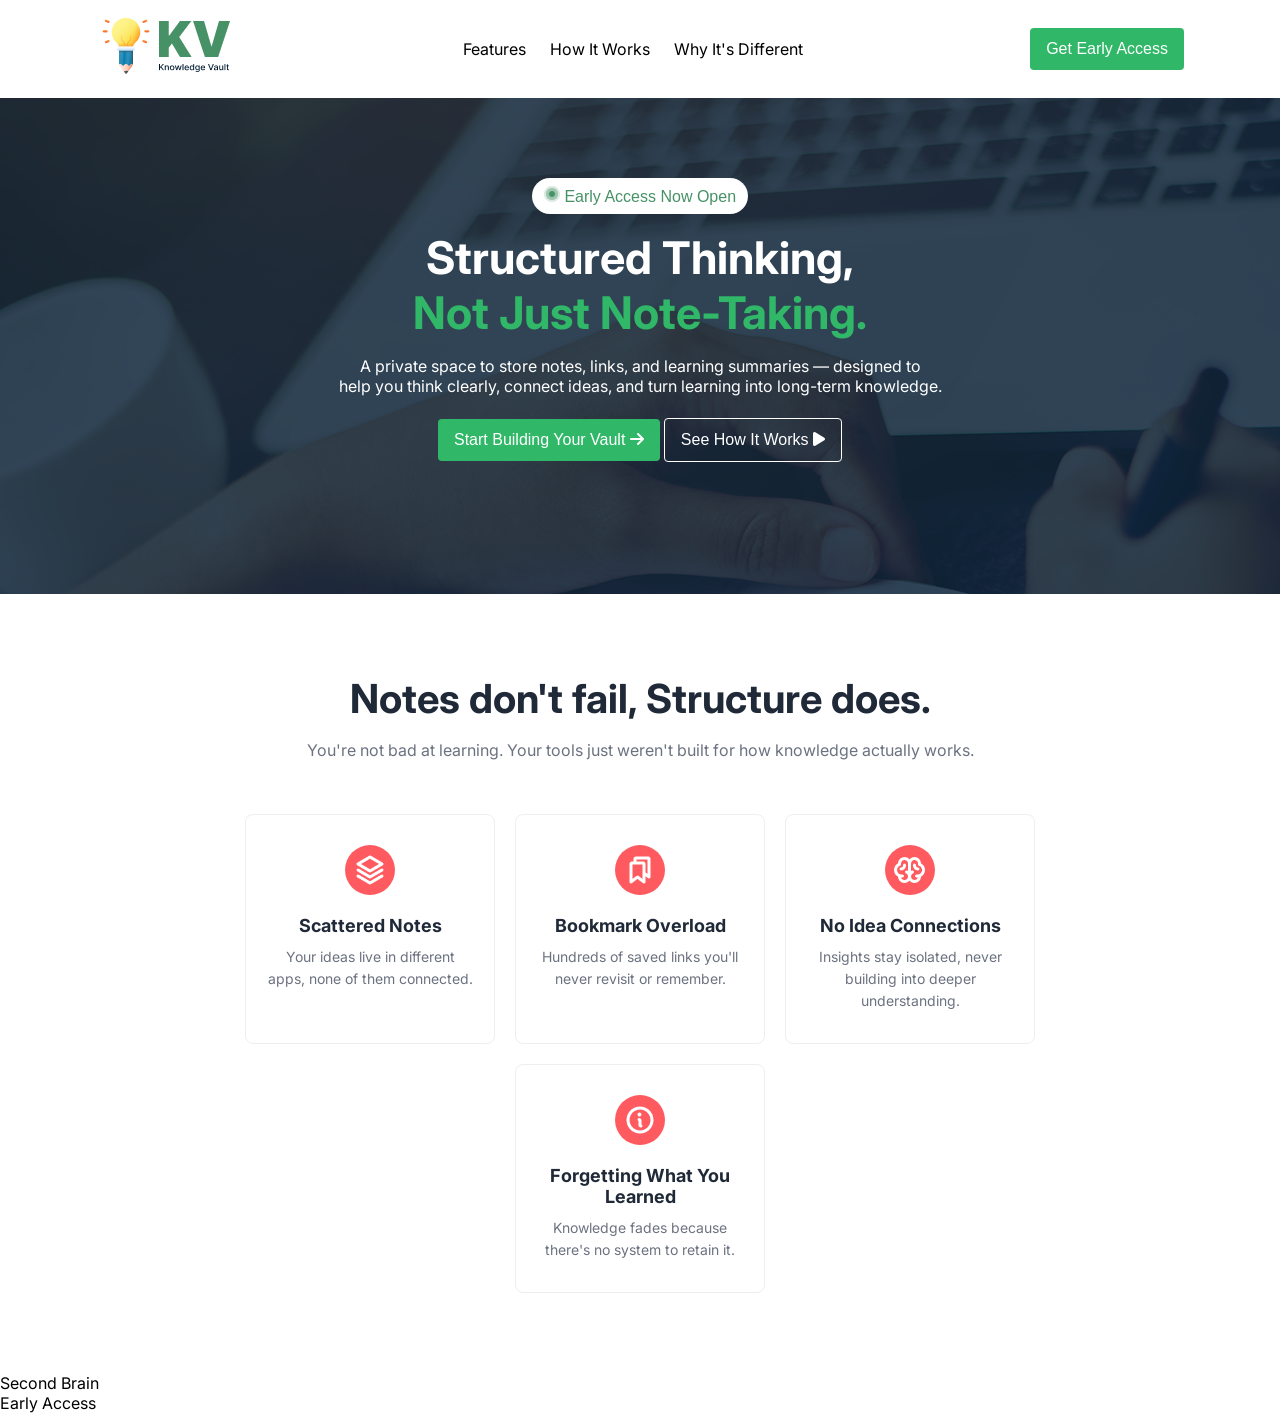
==== PhAssignment1/KnowledgeVault/index.html @ 15bbb5cb "banner and notes section added" ====
<!DOCTYPE html>
<html lang="en">
<head>
    <meta charset="UTF-8">
    <meta name="viewport" content="width=device-width, initial-scale=1.0">
    <title>knowledge vault</title>
    <link rel="stylesheet" href="style.css">
    <link rel="preconnect" href="https://fonts.googleapis.com">
<link rel="preconnect" href="https://fonts.gstatic.com" crossorigin>
<link href="https://fonts.googleapis.com/css2?family=Inter:ital,opsz,wght@0,14..32,100..900;1,14..32,100..900&family=Open+Sans:ital,wght@0,300..800;1,300..800&display=swap" rel="stylesheet">

<link rel="stylesheet" href="https://cdnjs.cloudflare.com/ajax/libs/font-awesome/6.5.0/css/all.min.css">

</head>
<body class="font-inter">

    <header>
        <nav>
            <div class="logo"><img src="images/logo-navbar.png" alt="logo"></div>
            <ul class="menu">
                <li><a href="">Features</a></li>
                <li><a href="">How It Works</a></li>
                <li><a href="">Why It's Different</a></li>
            </ul>
            <button class="btn">Get Early Access</button>
        </nav>
    </header>

    <section id="banner">
                <div class="banner-content">
                    <div>
                        <button class="btn-early-access"><img src="./images/Group 5.png" alt="" srcset=""> Early Access Now Open</button>
                    </div>
                    <div class="banner-heading">
                        <h1><span class="diff-color">Structured Thinking,</span><br>Not Just Note-Taking.</h1>
                    </div>

                    <p class="banner-msg">A private space to store notes, links, and learning summaries — designed to <br>
                    help you think clearly, connect ideas, and turn learning into long-term knowledge.</p>
                    
                    
                    <div>
                        <button class="btn">Start Building Your Vault <i class="fa-solid fa-arrow-right"></i></button>
                        <button class="btn-2">See How It Works <i class="fa-solid fa-play"></i></button>
                    </div>
                </div>
    </section>

    <!-- <section class="notes">
        <div class="notes-heading">
            <h1>Notes don't fail, Structure does.</h1>
            <p>You're not bad at learning. Your tools just weren't built for how knowledge actually works.</p>

        </div>
        <div class="notes-cards">
            <div class="card">

            </div>
        </div>
    </section> -->

    <section class="notes">
        <div class="notes-header">
            <h2>Notes don't fail, Structure does.</h2>
            <p>
            You're not bad at learning. Your tools just weren't built for how knowledge actually works.         
            </p>
        </div>
    
        <div class="notes-cards">
    
            <div class="card">
                <div class="icon"><img src="./images/Stack (1).png" alt="stack" srcset=""></div>
                <h3>Scattered Notes</h3>
                <p>
                    Your ideas live in different apps,
                    none of them connected.
                </p>
            </div>
    
            <div class="card">
                <div class="icon"><img src="./images/Bookmarks.png" alt="Bookmarks" srcset=""></div>
                <h3>Bookmark Overload</h3>
                <p>
                    Hundreds of saved links you'll
                    never revisit or remember.
                </p>
            </div>
    
            <div class="card">
                <div class="icon"><img src="./images/Vector.png" alt="" srcset=""></div>
                <h3>No Idea Connections</h3>
                <p>
                    Insights stay isolated,
                    never building into deeper understanding.
                </p>
            </div>     
    
            <div class="card">
                <div class="icon"><img src="./images/Info.png" alt="" srcset=""></div>
                <h3>Forgetting What You Learned</h3>
                <p>
                    Knowledge fades because there's
                    no system to retain it.
                </p>
            </div>
    
        </div>
    </section>


    <section class="brain">
        Second Brain
    </section>

    <section class="early-access">
        Early Access
    </section>

    <footer>

    </footer>

</body>
</html>
---- PhAssignment1/KnowledgeVault/style.css ----
*{
    margin: 0;
    padding: 0;
    box-sizing: border-box;
}
.font-inter {
  font-family: "Inter", sans-serif;
  font-optical-sizing: auto;
}
header{
    padding: 16px 0 ;
}
nav{
    width: 85%;
    max-width: 1360px;
    display: flex;
    justify-content: space-between;
    margin: 0px auto;
}
nav .menu{
    list-style-type: none;
    display: flex;
    align-items: center;
    gap: 24px;
}
nav a{
    text-decoration: none;
    color: black;
}
.btn{
    margin: 12px 0px;
    padding: 12px 16px;
    background-color: #30B868;
    color: #ffffff;
    border-radius: 4px;
    font-size: 16px;
    font-weight: 500;
    border: none;
}
.btn-2{
    margin: 12px 0px;
    padding: 12px 16px;
    background: transparent;
    color: #ffffff;
    border-radius: 4px;
    font-size: 16px;
    font-weight: 500;
    border: 1px solid #FFFFFF;
}
#banner{
    padding-top: 80px ;
    padding-bottom: 120px ;
    background: url("./images/hero-bg.png")  
}
#banner .banner-content{
    width:85%;
    max-width: 1360px;
    text-align: center;
    color: #30B868;
    margin: 0 auto;
}
#banner .banner-content .btn-early-access{
    margin-bottom: 16px;
    padding: 8px 12px;
    background-color: #FFFFFF;
    color: #469165;
    border-radius: 20px;
    font-size: 16px;
    border: none;
}
#banner .banner-content .banner-heading{
    font-size: 30px;
    font-weight: bold;
    margin: 0 auto 16px;
    
}

.banner-msg{
    color: #FFFFFF;
    margin-bottom: 10px;
}
.diff-color {
    color: #FFFFFF;
}

/*notes*/

.notes {
    padding: 80px 10%;
    text-align: center;
}

.notes-header h2 {
    font-size: 40px;
    margin-bottom: 15px;
    color: #1f2937;
}

.notes-header p {
    max-width: 700px;
    margin: 0 auto 50px;
    color: #6b7280;
    line-height: 1.6;
}

.notes-cards {
    display: flex;
    gap: 20px;
    justify-content: center;
    flex-wrap: wrap;
}

.card {
    background: #fff;
    width: 250px;
    padding: 30px 20px;
    border: 1px solid #eee;
    border-radius: 8px;
    transition: 0.3s;
}

.card:hover {
    transform: translateY(-5px);
}

.icon {
    width: 50px;
    height: 50px;
    background: #ff5a5f;
    color: white;
    border-radius: 50%;
    margin: 0 auto 20px;
    display: flex;
    justify-content: center;
    align-items: center;
    font-size: 20px;
}

.card h3 {
    margin-bottom: 10px;
    font-size: 18px;
    color: #1f2937;
}

.card p {
    font-size: 14px;
    color: #6b7280;
    line-height: 1.6;
}
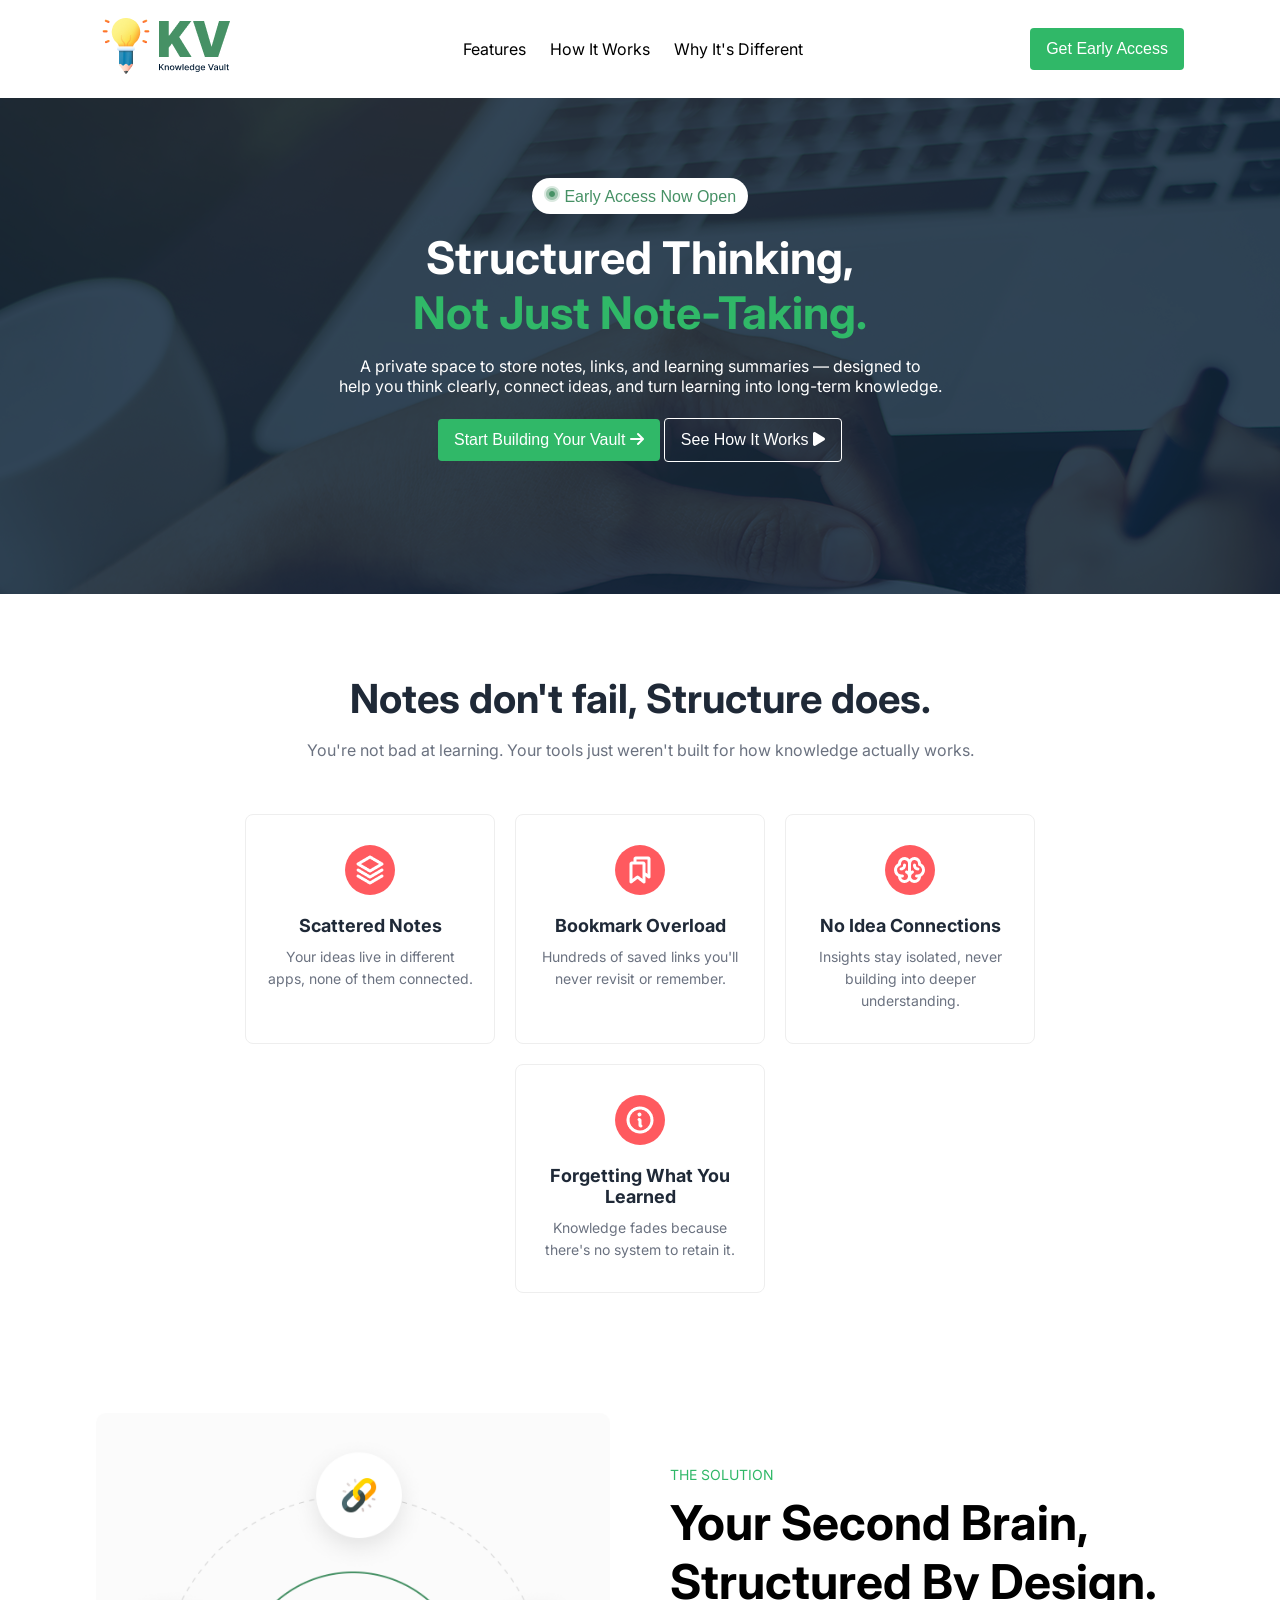
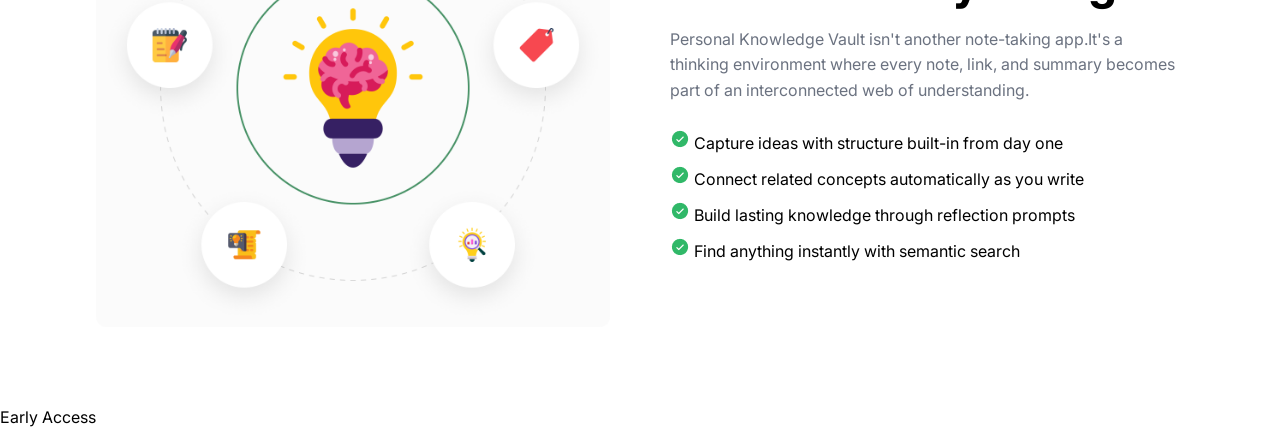
==== commit 9fdf754f: "merge main branch" ====
--- a/PhAssignment1/KnowledgeVault/index.html
+++ b/PhAssignment1/KnowledgeVault/index.html
@@ -46,18 +46,6 @@
                 </div>
     </section>
 
-    <!-- <section class="notes">
-        <div class="notes-heading">
-            <h1>Notes don't fail, Structure does.</h1>
-            <p>You're not bad at learning. Your tools just weren't built for how knowledge actually works.</p>
-
-        </div>
-        <div class="notes-cards">
-            <div class="card">
-
-            </div>
-        </div>
-    </section> -->
 
     <section class="notes">
         <div class="notes-header">
@@ -109,8 +97,30 @@
     </section>
 
 
-    <section class="brain">
-        Second Brain
+    <section class="second-brain">
+    
+        <div class="brain-image">
+            <img src="./images/image 7.png" alt="Second Brain">
+        </div>
+    
+        <div class="brain-content">
+            <p class="solution">THE SOLUTION</p>
+    
+            <h2>Your Second Brain,<br> Structured By Design.</h2>
+    
+            <p class="description">
+            Personal Knowledge Vault isn't another note-taking app.It's a thinking environment where every note, link, and
+            summary becomes part of an interconnected web of understanding. 
+            </p>
+    
+            <ul>
+                <li><img src="./images/CheckCircle.png" alt="" srcset=""> Capture ideas with structure built-in from day one</li>
+                <li><img src="./images/CheckCircle.png" alt="" srcset=""> Connect related concepts automatically as you write</li>
+                <li><img src="./images/CheckCircle.png" alt="" srcset=""> Build lasting knowledge through reflection prompts</li>
+                <li><img src="./images/CheckCircle.png" alt="" srcset=""> Find anything instantly with semantic search</li>
+            </ul>
+        </div>
+    
     </section>
 
     <section class="early-access">
--- a/PhAssignment1/KnowledgeVault/style.css
+++ b/PhAssignment1/KnowledgeVault/style.css
@@ -146,4 +146,51 @@
     font-size: 14px;
     color: #6b7280;
     line-height: 1.6;
+}
+
+
+/*brain*/
+
+.second-brain {
+    width: 85%;
+    max-width: 1360px;
+    margin: 40px auto 80px;
+    display: flex;
+    align-items: center;
+    gap: 60px;
+}
+
+.brain-image,
+.brain-content {
+    flex: 1;
+}
+
+.brain-image img {
+    width: 100%;
+    display: block;
+}
+
+.solution {
+    color: #30B868;
+    font-size: 14px;
+    margin-bottom: 10px;
+}
+
+.brain-content h2 {
+    font-size: 48px;
+    margin-bottom: 16px;
+}
+
+.description {
+    color: #6b7280;
+    line-height: 1.6;
+    margin-bottom: 26px;
+}
+
+.brain-content ul {
+    list-style: none;
+}
+
+.brain-content li {
+    margin-bottom: 12px;
 }
